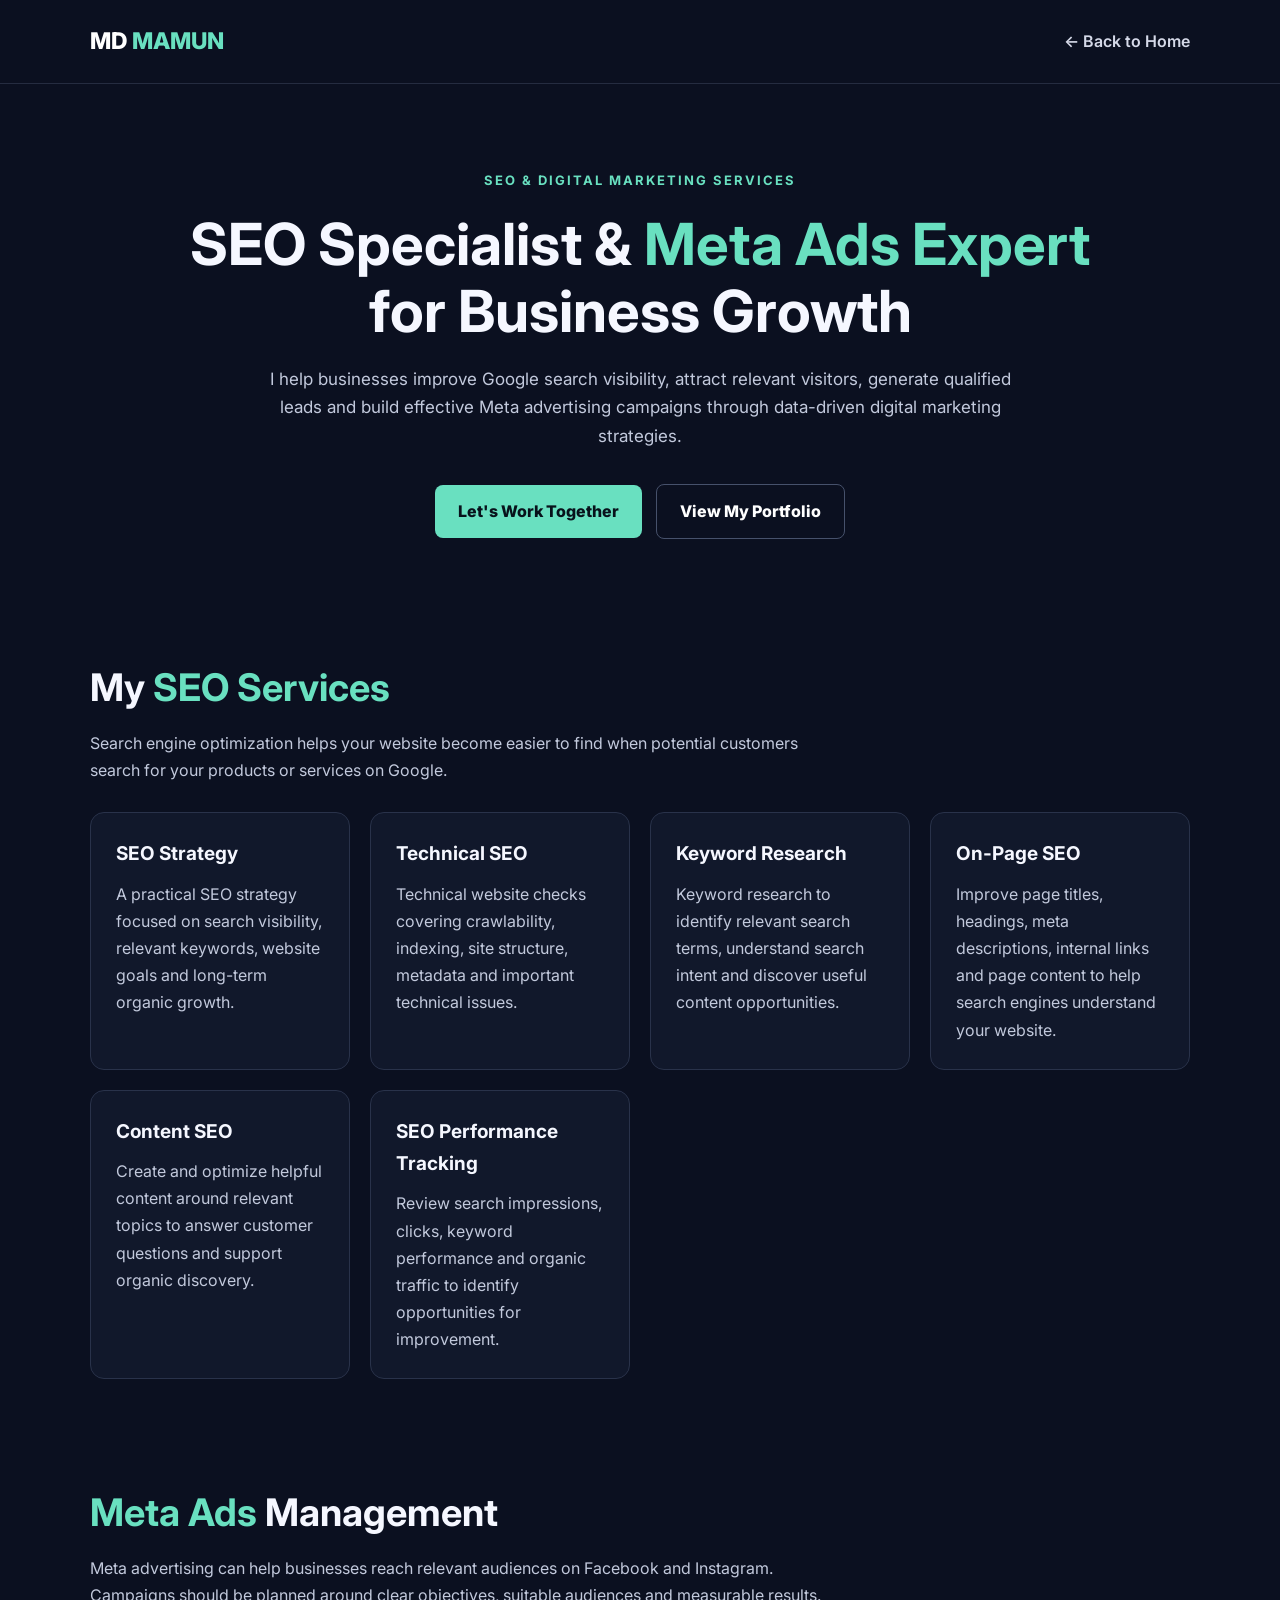
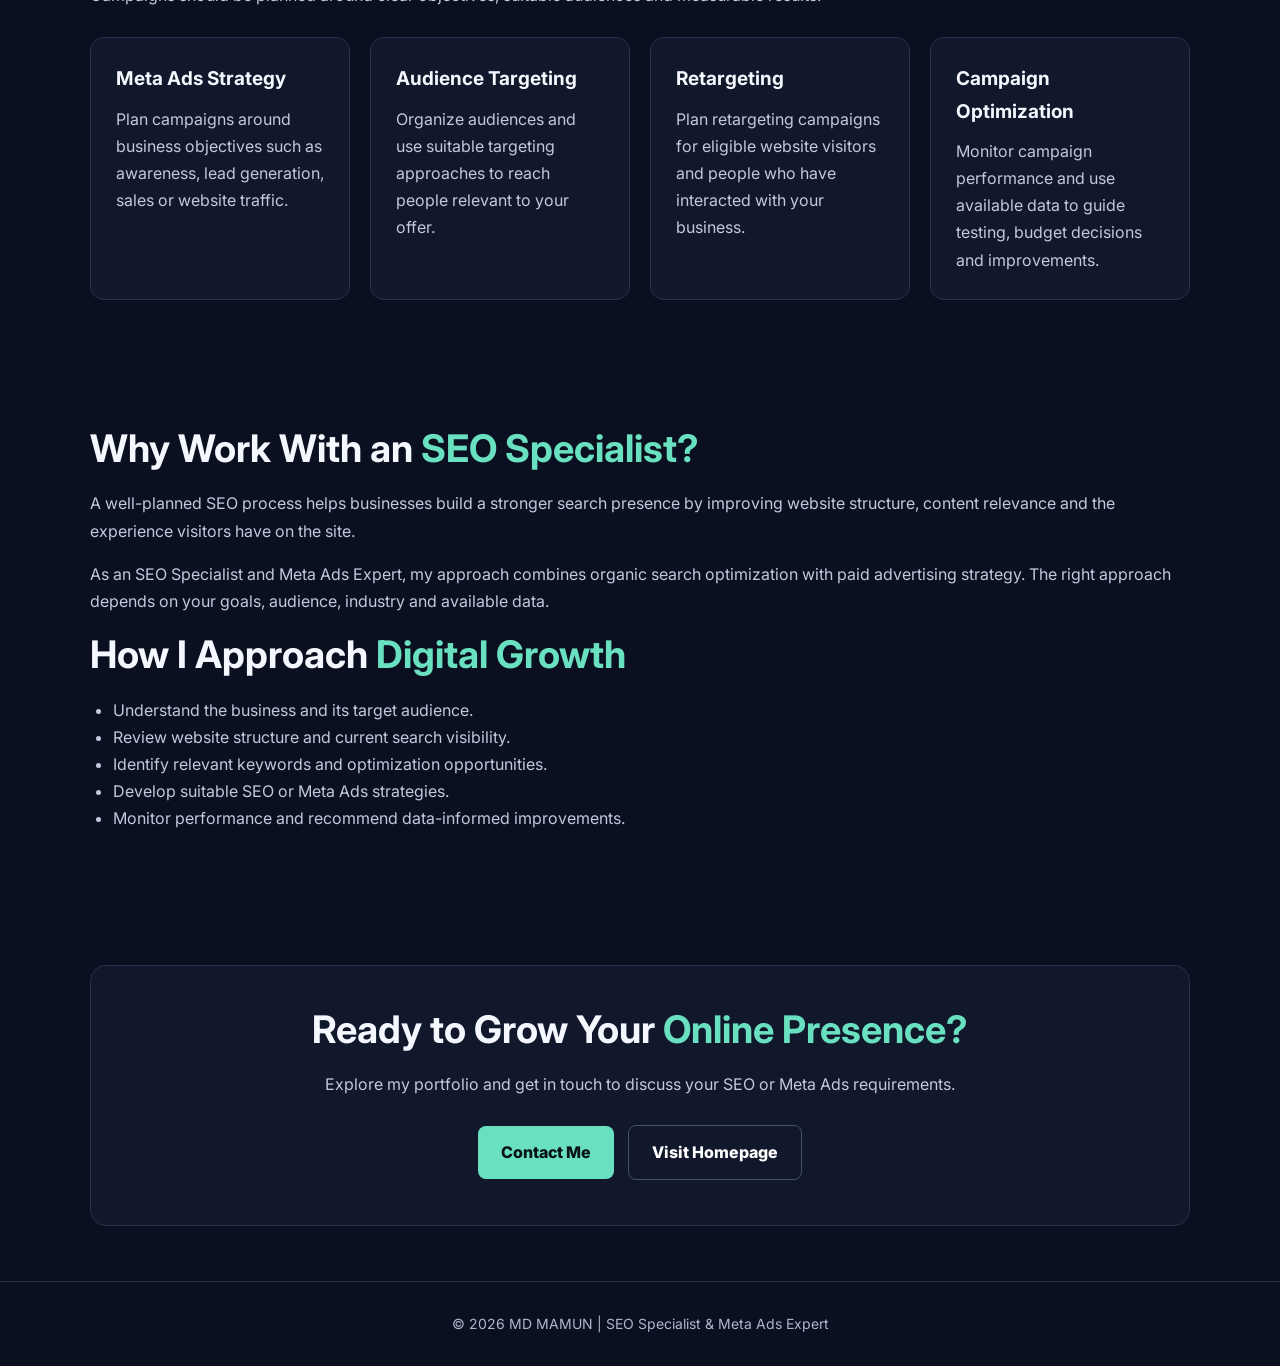
==== seo-services.html @ 39c17f41 "Add SEO services page" ====
<!DOCTYPE html>
<html lang="en">
<head>
    <meta charset="UTF-8">
    <meta name="viewport" content="width=device-width, initial-scale=1.0">

    <title>SEO Specialist & Meta Ads Expert | MD MAMUN</title>

    <meta name="description" content="Looking for an SEO Specialist or Meta Ads Expert? MD MAMUN helps businesses improve Google rankings, increase organic traffic, generate qualified leads and manage Meta Ads campaigns.">

    <meta name="robots" content="index, follow">

    <link rel="canonical" href="https://my-portfolio.webforge11.workers.dev/seo-services.html">

    <meta property="og:title" content="SEO Specialist & Meta Ads Expert | MD MAMUN">
    <meta property="og:description" content="SEO services and Meta Ads management to help businesses improve visibility, attract customers and grow online.">
    <meta property="og:type" content="website">
    <meta property="og:url" content="https://my-portfolio.webforge11.workers.dev/seo-services.html">

    <link rel="icon" type="image/png" href="favicon.png">

    <link rel="preconnect" href="https://fonts.googleapis.com">
    <link rel="preconnect" href="https://fonts.gstatic.com" crossorigin>
    <link href="https://fonts.googleapis.com/css2?family=Inter:wght@400;500;600;700;800&display=swap" rel="stylesheet">

    <style>
        * {
            margin: 0;
            padding: 0;
            box-sizing: border-box;
        }

        body {
            font-family: 'Inter', sans-serif;
            background: #0b1020;
            color: #f5f7ff;
            line-height: 1.7;
        }

        .container {
            width: min(1100px, 90%);
            margin: auto;
        }

        header {
            padding: 22px 0;
            border-bottom: 1px solid #252c40;
        }

        nav {
            display: flex;
            justify-content: space-between;
            align-items: center;
            gap: 20px;
            flex-wrap: wrap;
        }

        .logo {
            color: #ffffff;
            font-size: 23px;
            font-weight: 800;
            text-decoration: none;
        }

        .logo span {
            color: #69e0c0;
        }

        .nav-link {
            color: #d5d9e8;
            text-decoration: none;
            font-weight: 600;
        }

        .hero {
            padding: 85px 0 65px;
            text-align: center;
        }

        .eyebrow {
            color: #69e0c0;
            font-weight: 700;
            text-transform: uppercase;
            letter-spacing: 2px;
            font-size: 13px;
        }

        h1 {
            font-size: clamp(34px, 6vw, 58px);
            line-height: 1.15;
            margin: 20px auto;
            max-width: 900px;
        }

        h1 span, h2 span {
            color: #69e0c0;
        }

        .hero p {
            max-width: 760px;
            margin: 0 auto 28px;
            color: #c2c9dc;
            font-size: 17px;
        }

        .button {
            display: inline-block;
            padding: 13px 23px;
            background: #69e0c0;
            color: #08121b;
            text-decoration: none;
            font-weight: 800;
            border-radius: 8px;
            margin: 5px;
        }

        .button.secondary {
            background: transparent;
            border: 1px solid #46516b;
            color: #ffffff;
        }

        section {
            padding: 55px 0;
        }

        h2 {
            font-size: clamp(27px, 4vw, 38px);
            line-height: 1.25;
            margin-bottom: 18px;
        }

        .intro {
            max-width: 760px;
            color: #c2c9dc;
            margin-bottom: 28px;
        }

        .grid {
            display: grid;
            grid-template-columns: repeat(auto-fit, minmax(230px, 1fr));
            gap: 20px;
        }

        .card {
            padding: 25px;
            border: 1px solid #29324a;
            background: #11182b;
            border-radius: 14px;
        }

        .card h3 {
            margin-bottom: 10px;
            font-size: 19px;
        }

        .card p, .content p, .content li {
            color: #c2c9dc;
        }

        .content h2 {
            margin-top: 15px;
        }

        .content p {
            margin-bottom: 16px;
        }

        .content ul {
            padding-left: 23px;
            margin: 12px 0 22px;
        }

        .cta {
            text-align: center;
            padding: 40px 25px;
            border: 1px solid #29324a;
            background: #11182b;
            border-radius: 16px;
        }

        footer {
            text-align: center;
            padding: 30px 0;
            border-top: 1px solid #252c40;
            color: #aeb7ce;
            font-size: 14px;
        }

        @media (max-width: 600px) {
            .hero {
                padding: 60px 0 40px;
            }

            .card {
                padding: 20px;
            }
        }
    </style>
</head>

<body>

    <header>
        <nav class="container">
            <a class="logo" href="./">MD <span>MAMUN</span></a>
            <a class="nav-link" href="./">← Back to Home</a>
        </nav>
    </header>

    <main>
        <section class="hero container">
            <div class="eyebrow">SEO & Digital Marketing Services</div>

            <h1>
                SEO Specialist & <span>Meta Ads Expert</span>
                for Business Growth
            </h1>

            <p>
                I help businesses improve Google search visibility, attract relevant
                visitors, generate qualified leads and build effective Meta advertising
                campaigns through data-driven digital marketing strategies.
            </p>

            <a class="button" href="./#contact">Let's Work Together</a>
            <a class="button secondary" href="./">View My Portfolio</a>
        </section>

        <section class="container">
            <h2>My <span>SEO Services</span></h2>

            <p class="intro">
                Search engine optimization helps your website become easier to find
                when potential customers search for your products or services on Google.
            </p>

            <div class="grid">
                <article class="card">
                    <h3>SEO Strategy</h3>
                    <p>
                        A practical SEO strategy focused on search visibility,
                        relevant keywords, website goals and long-term organic growth.
                    </p>
                </article>

                <article class="card">
                    <h3>Technical SEO</h3>
                    <p>
                        Technical website checks covering crawlability, indexing,
                        site structure, metadata and important technical issues.
                    </p>
                </article>

                <article class="card">
                    <h3>Keyword Research</h3>
                    <p>
                        Keyword research to identify relevant search terms, understand
                        search intent and discover useful content opportunities.
                    </p>
                </article>

                <article class="card">
                    <h3>On-Page SEO</h3>
                    <p>
                        Improve page titles, headings, meta descriptions, internal links
                        and page content to help search engines understand your website.
                    </p>
                </article>

                <article class="card">
                    <h3>Content SEO</h3>
                    <p>
                        Create and optimize helpful content around relevant topics
                        to answer customer questions and support organic discovery.
                    </p>
                </article>

                <article class="card">
                    <h3>SEO Performance Tracking</h3>
                    <p>
                        Review search impressions, clicks, keyword performance and
                        organic traffic to identify opportunities for improvement.
                    </p>
                </article>
            </div>
        </section>

        <section class="container">
            <h2><span>Meta Ads</span> Management</h2>

            <p class="intro">
                Meta advertising can help businesses reach relevant audiences on
                Facebook and Instagram. Campaigns should be planned around clear
                objectives, suitable audiences and measurable results.
            </p>

            <div class="grid">
                <article class="card">
                    <h3>Meta Ads Strategy</h3>
                    <p>
                        Plan campaigns around business objectives such as awareness,
                        lead generation, sales or website traffic.
                    </p>
                </article>

                <article class="card">
                    <h3>Audience Targeting</h3>
                    <p>
                        Organize audiences and use suitable targeting approaches
                        to reach people relevant to your offer.
                    </p>
                </article>

                <article class="card">
                    <h3>Retargeting</h3>
                    <p>
                        Plan retargeting campaigns for eligible website visitors
                        and people who have interacted with your business.
                    </p>
                </article>

                <article class="card">
                    <h3>Campaign Optimization</h3>
                    <p>
                        Monitor campaign performance and use available data to
                        guide testing, budget decisions and improvements.
                    </p>
                </article>
            </div>
        </section>

        <section class="container content">
            <h2>Why Work With an <span>SEO Specialist?</span></h2>

            <p>
                A well-planned SEO process helps businesses build a stronger
                search presence by improving website structure, content relevance
                and the experience visitors have on the site.
            </p>

            <p>
                As an SEO Specialist and Meta Ads Expert, my approach combines
                organic search optimization with paid advertising strategy.
                The right approach depends on your goals, audience, industry
                and available data.
            </p>

            <h2>How I Approach <span>Digital Growth</span></h2>

            <ul>
                <li>Understand the business and its target audience.</li>
                <li>Review website structure and current search visibility.</li>
                <li>Identify relevant keywords and optimization opportunities.</li>
                <li>Develop suitable SEO or Meta Ads strategies.</li>
                <li>Monitor performance and recommend data-informed improvements.</li>
            </ul>
        </section>

        <section class="container">
            <div class="cta">
                <h2>Ready to Grow Your <span>Online Presence?</span></h2>

                <p class="intro" style="margin: 0 auto 22px;">
                    Explore my portfolio and get in touch to discuss your SEO
                    or Meta Ads requirements.
                </p>

                <a class="button" href="./#contact">Contact Me</a>
                <a class="button secondary" href="./">Visit Homepage</a>
            </div>
        </section>
    </main>

    <footer>
        <div class="container">
            © 2026 MD MAMUN | SEO Specialist & Meta Ads Expert
        </div>
    </footer>

</body>
</html>
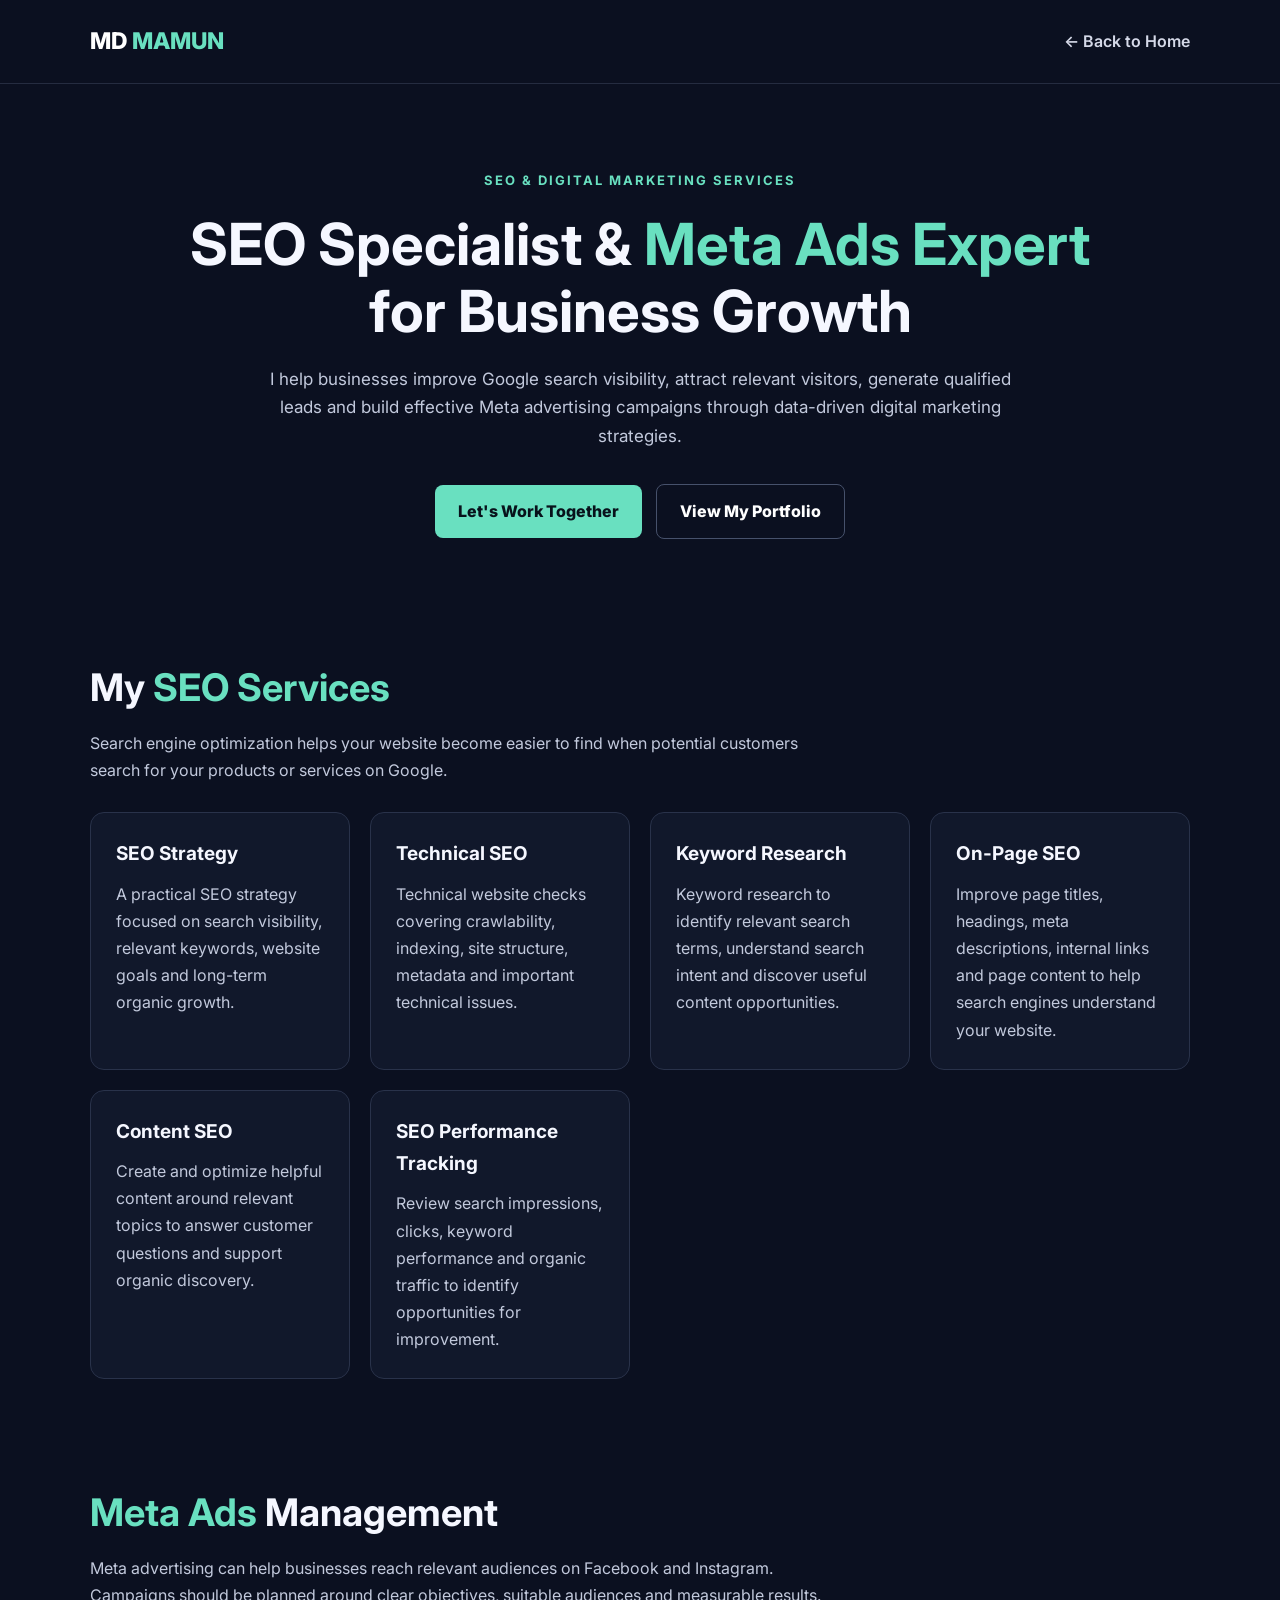
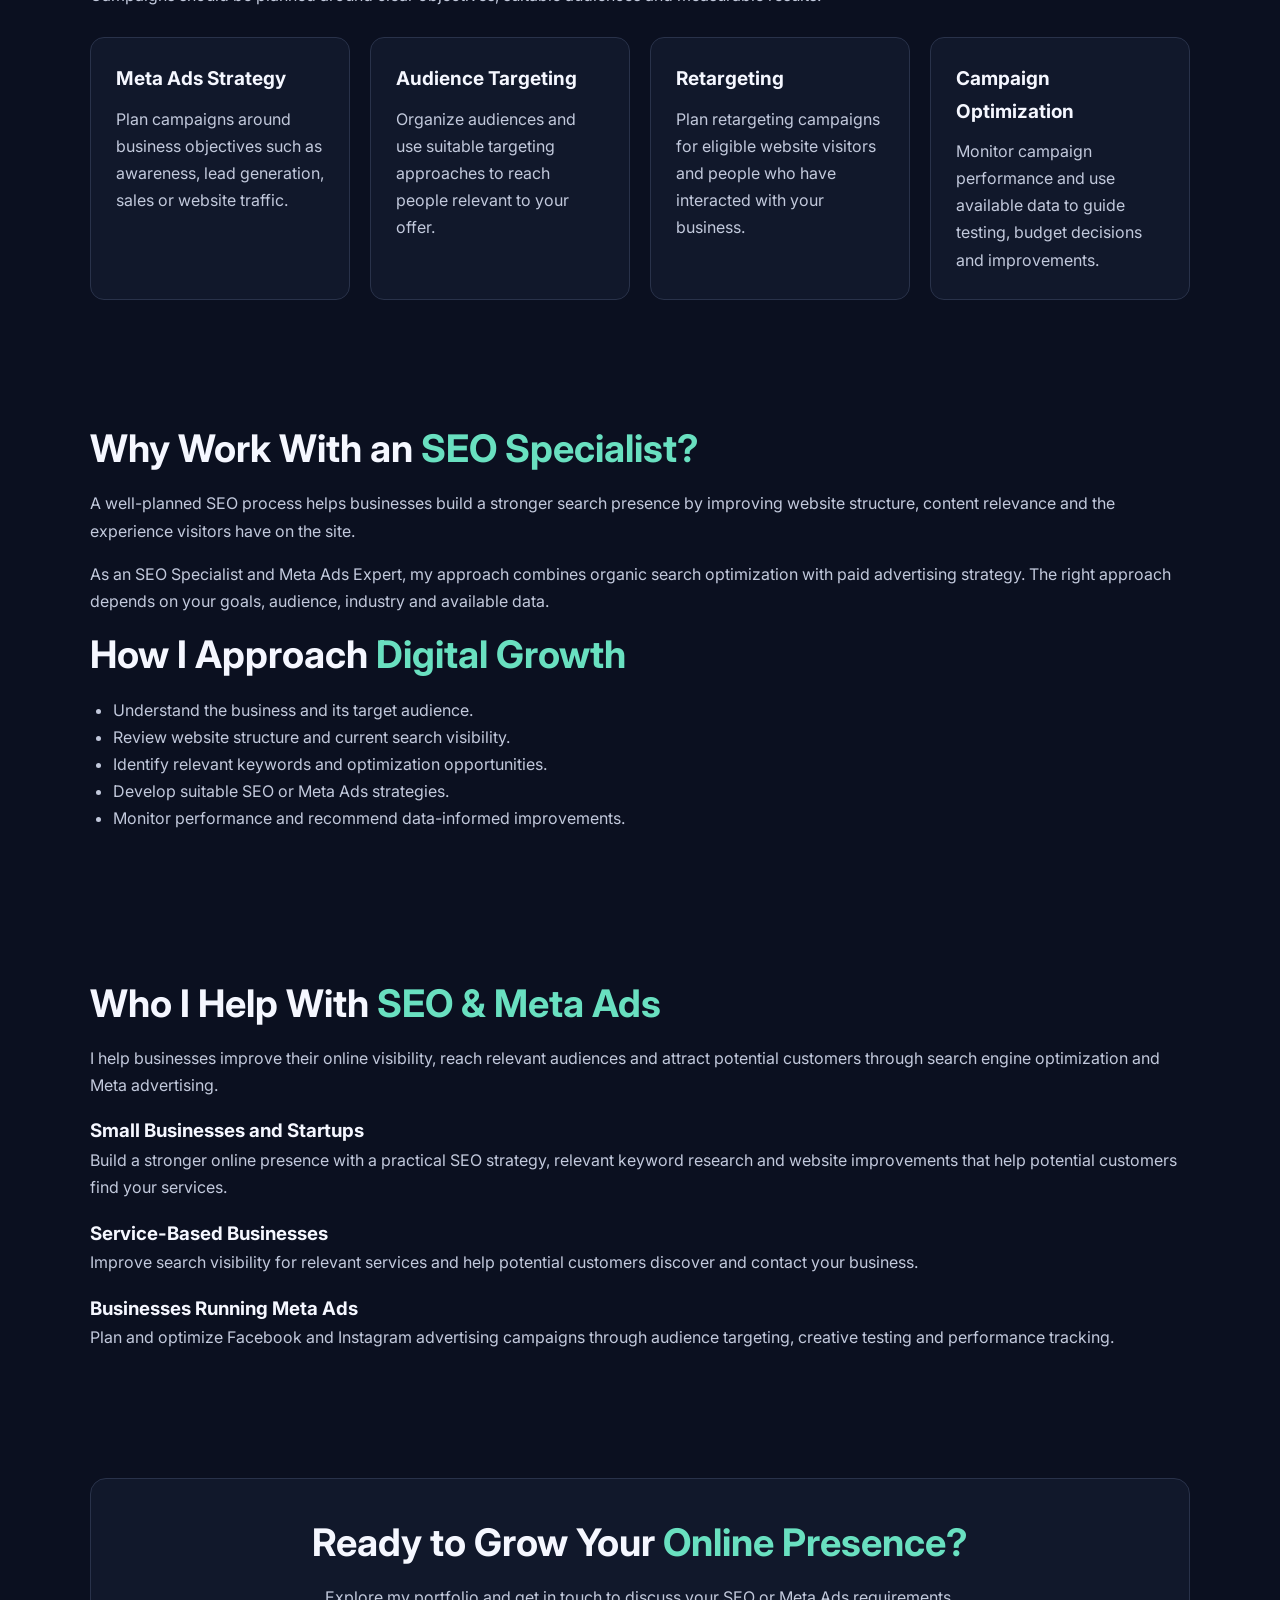
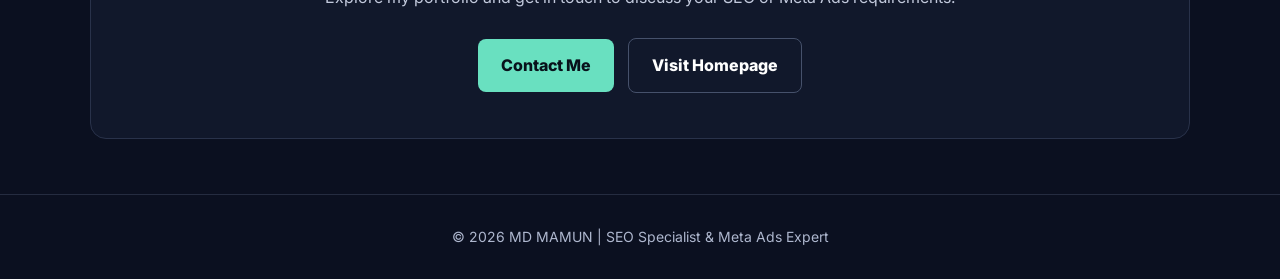
==== commit 0c65c0d9: "Improve SEO services page content" ====
--- a/seo-services.html
+++ b/seo-services.html
@@ -357,6 +357,36 @@
                 <li>Monitor performance and recommend data-informed improvements.</li>
             </ul>
         </section>
+        
+<section class="container content">
+    <h2>Who I Help With <span>SEO & Meta Ads</span></h2>
+
+    <p>
+        I help businesses improve their online visibility, reach relevant
+        audiences and attract potential customers through search engine
+        optimization and Meta advertising.
+    </p>
+
+    <h3>Small Businesses and Startups</h3>
+    <p>
+        Build a stronger online presence with a practical SEO strategy,
+        relevant keyword research and website improvements that help
+        potential customers find your services.
+    </p>
+
+    <h3>Service-Based Businesses</h3>
+    <p>
+        Improve search visibility for relevant services and help
+        potential customers discover and contact your business.
+    </p>
+
+    <h3>Businesses Running Meta Ads</h3>
+    <p>
+        Plan and optimize Facebook and Instagram advertising campaigns
+        through audience targeting, creative testing and performance tracking.
+    </p>
+</section>
+
 
         <section class="container">
             <div class="cta">
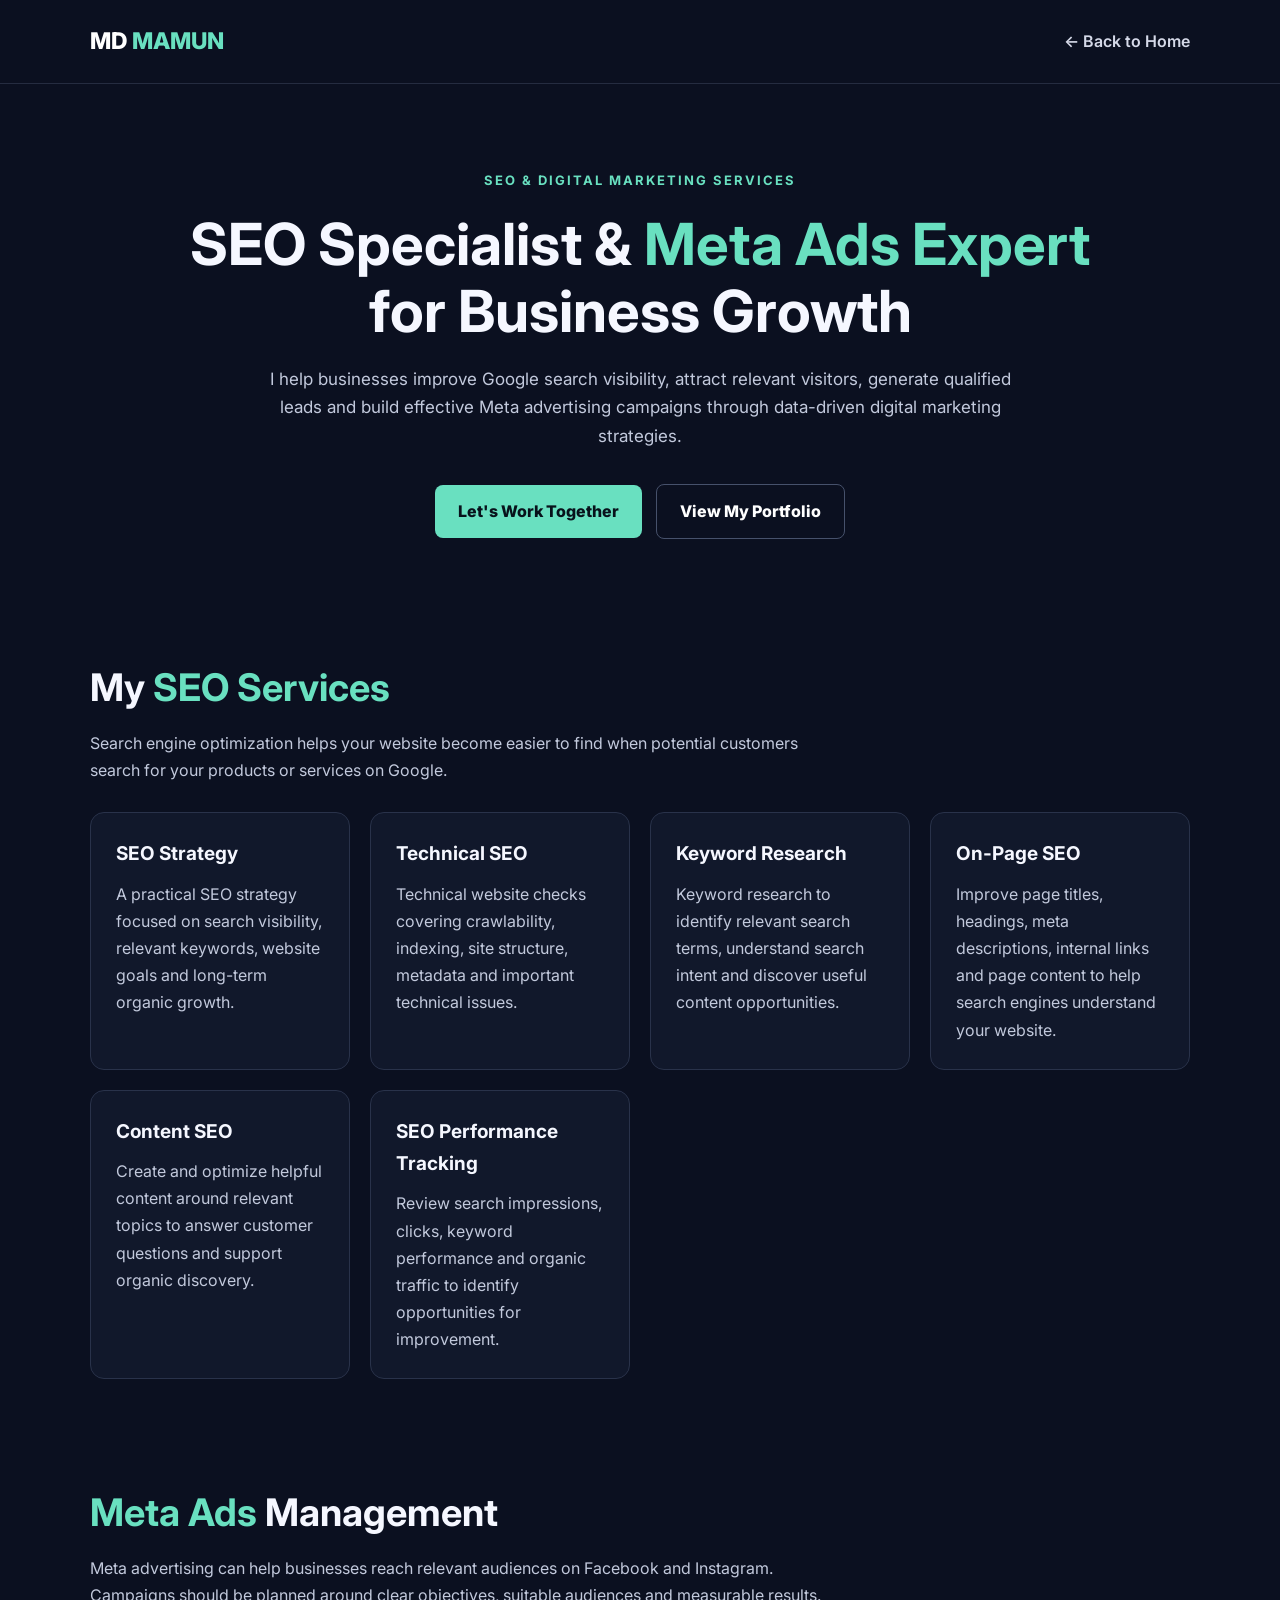
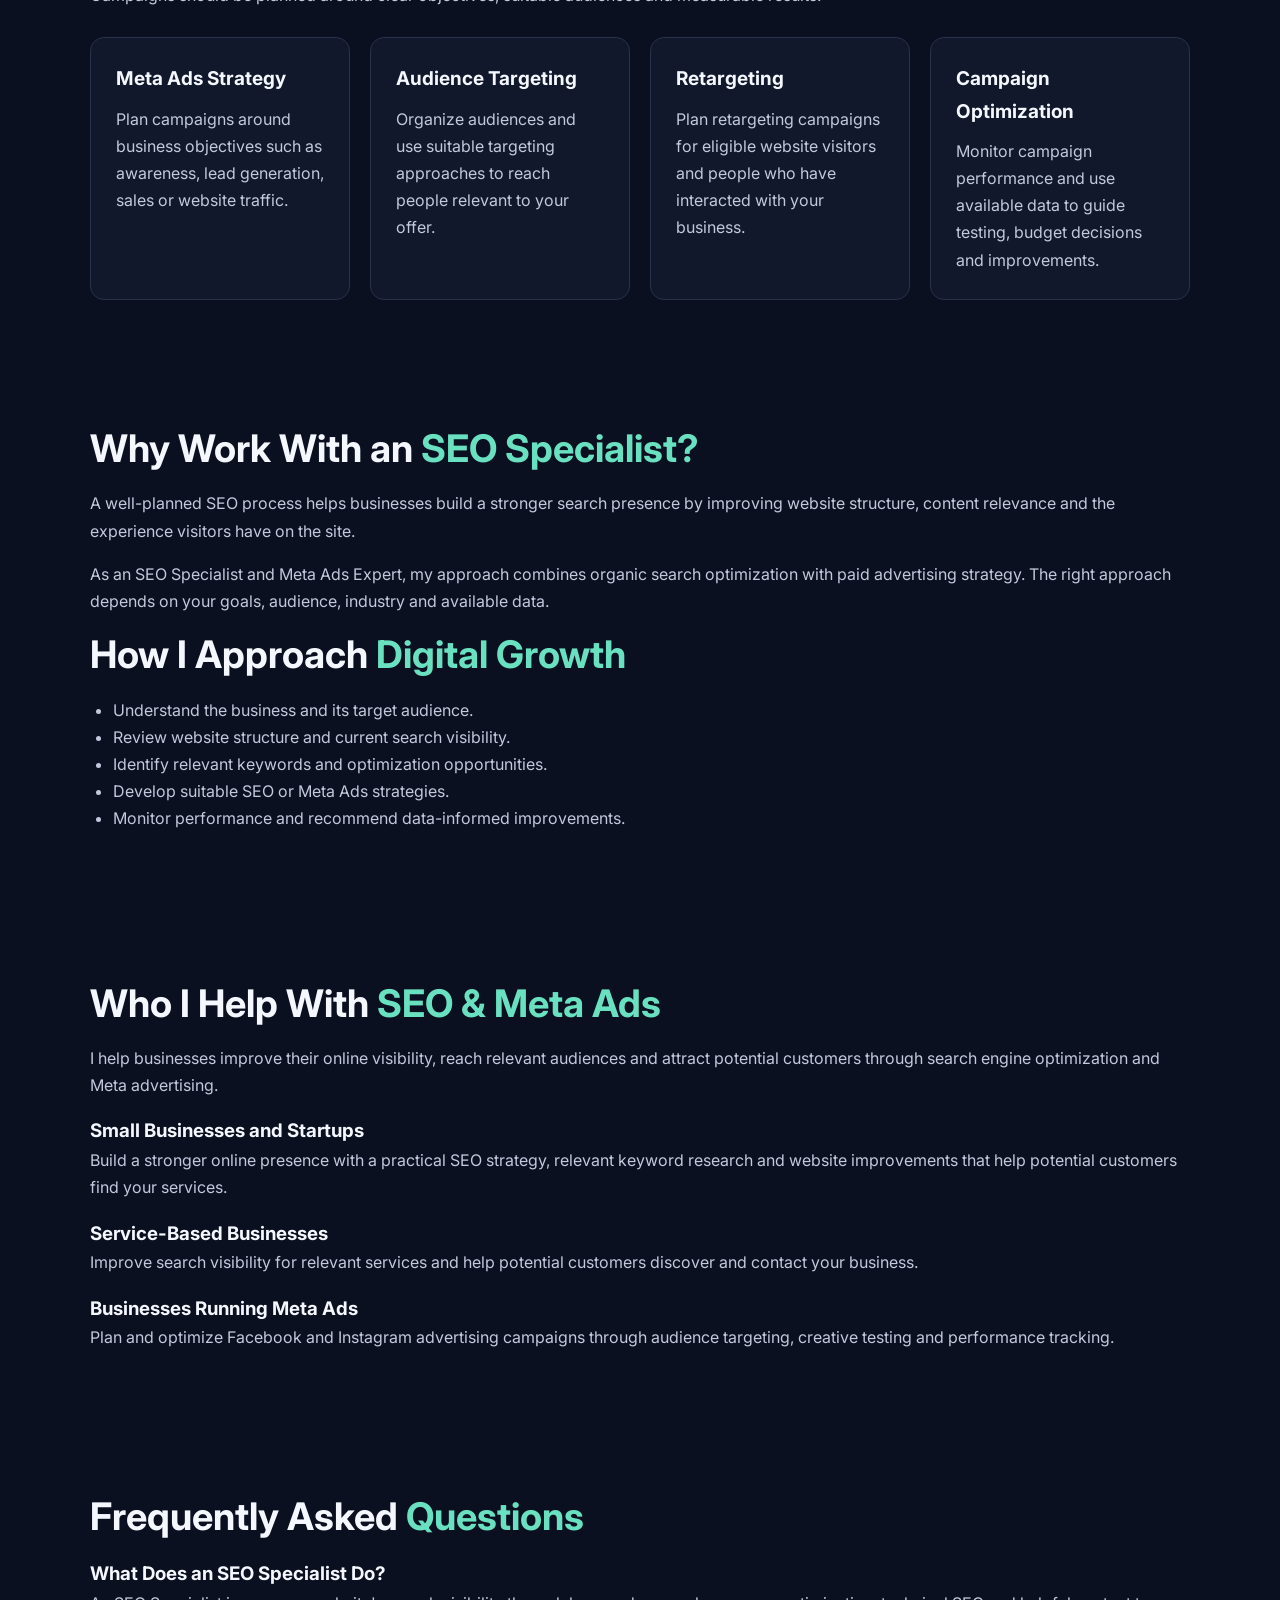
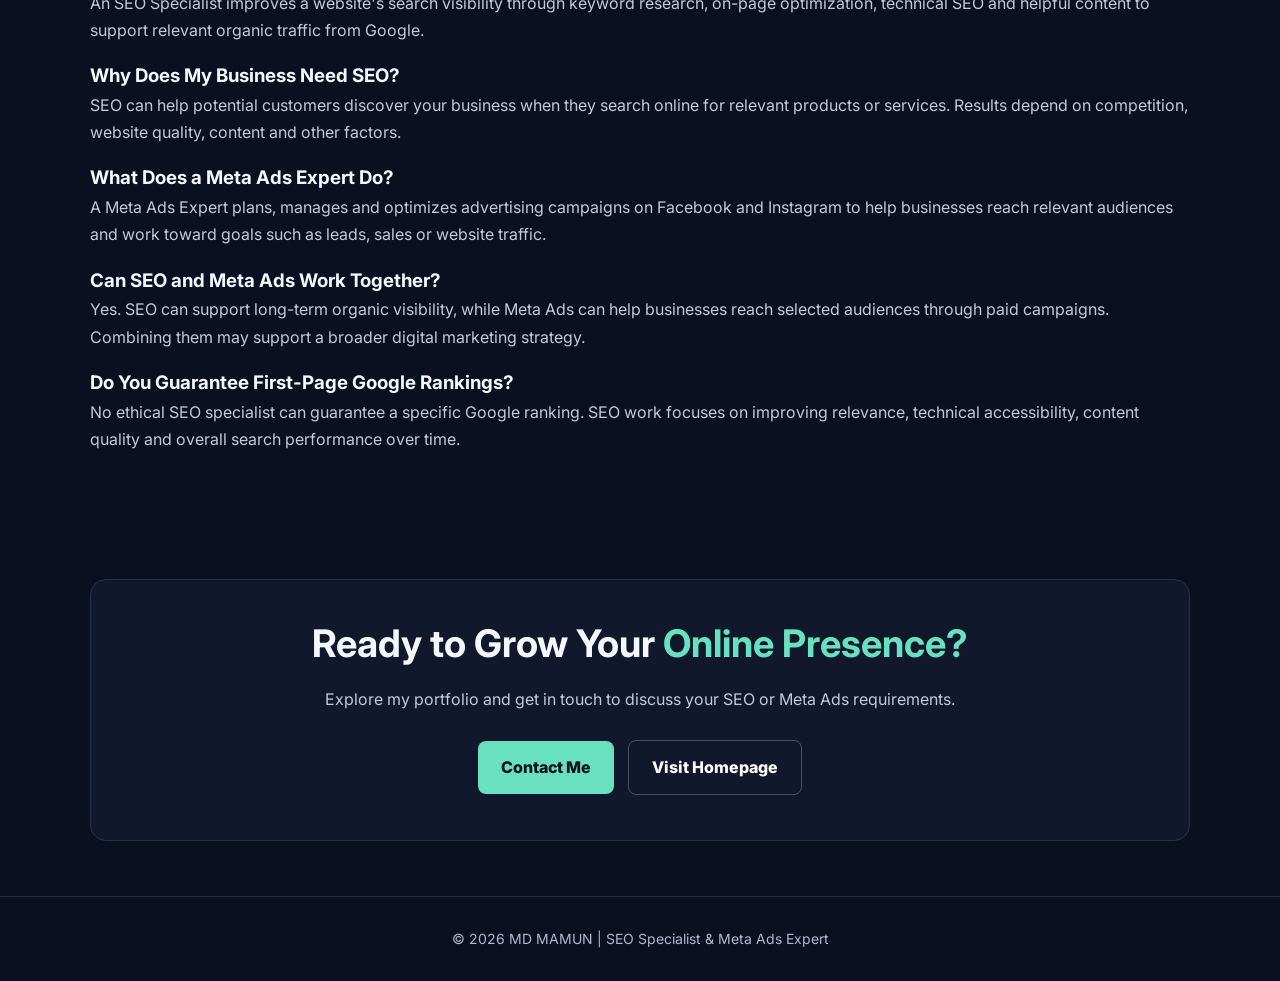
==== commit 8b2e7d3f: "Add SEO FAQ section to services page" ====
--- a/seo-services.html
+++ b/seo-services.html
@@ -387,6 +387,47 @@
     </p>
 </section>
 
+        
+<section class="container content">
+    <h2>Frequently Asked <span>Questions</span></h2>
+
+    <h3>What Does an SEO Specialist Do?</h3>
+    <p>
+        An SEO Specialist improves a website's search visibility through
+        keyword research, on-page optimization, technical SEO and helpful
+        content to support relevant organic traffic from Google.
+    </p>
+
+    <h3>Why Does My Business Need SEO?</h3>
+    <p>
+        SEO can help potential customers discover your business when they
+        search online for relevant products or services. Results depend on
+        competition, website quality, content and other factors.
+    </p>
+
+    <h3>What Does a Meta Ads Expert Do?</h3>
+    <p>
+        A Meta Ads Expert plans, manages and optimizes advertising campaigns
+        on Facebook and Instagram to help businesses reach relevant audiences
+        and work toward goals such as leads, sales or website traffic.
+    </p>
+
+    <h3>Can SEO and Meta Ads Work Together?</h3>
+    <p>
+        Yes. SEO can support long-term organic visibility, while Meta Ads
+        can help businesses reach selected audiences through paid campaigns.
+        Combining them may support a broader digital marketing strategy.
+    </p>
+
+    <h3>Do You Guarantee First-Page Google Rankings?</h3>
+    <p>
+        No ethical SEO specialist can guarantee a specific Google ranking.
+        SEO work focuses on improving relevance, technical accessibility,
+        content quality and overall search performance over time.
+    </p>
+</section>
+
+
 
         <section class="container">
             <div class="cta">
